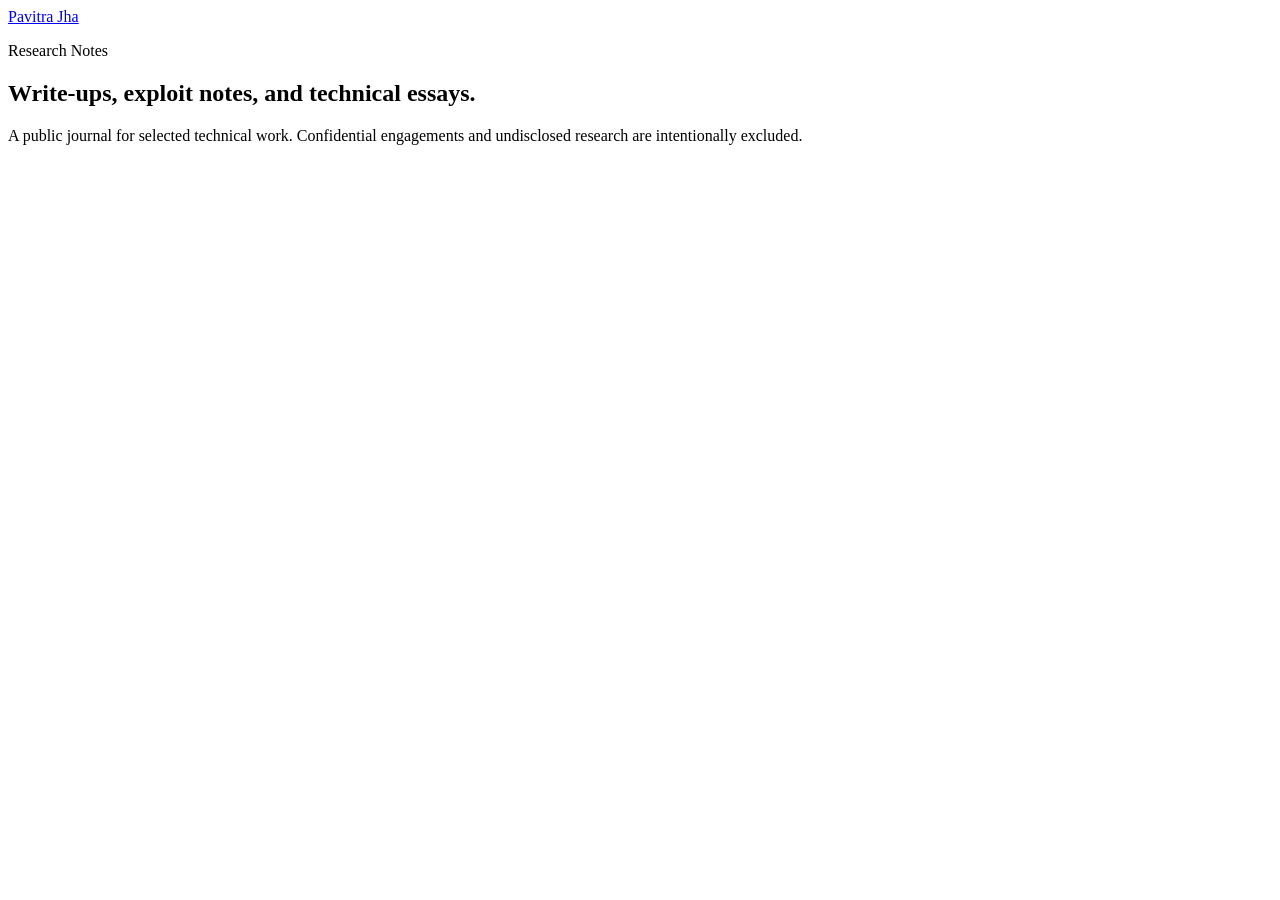
==== research.html @ c2303a5c "Create research.html" ====
<!DOCTYPE html><html lang="en"><head><meta charset="UTF-8" /><meta name="viewport" content="width=device-width, initial-scale=1.0" /><title>Research — Pavitra Jha</title><link rel="stylesheet" href="styles.css" /></head><body><header class="site-header"><a class="brand" href="index.html">Pavitra Jha</a></header><main><section class="hero compact"><p class="eyebrow">Research Notes</p><h1>Write-ups, exploit notes, and technical essays.</h1><p class="lede">A public journal for selected technical work. Confidential engagements and undisclosed research are intentionally excluded.</p></section><section id="posts" class="section posts"></section></main><script src="app.js"></script></body></html>
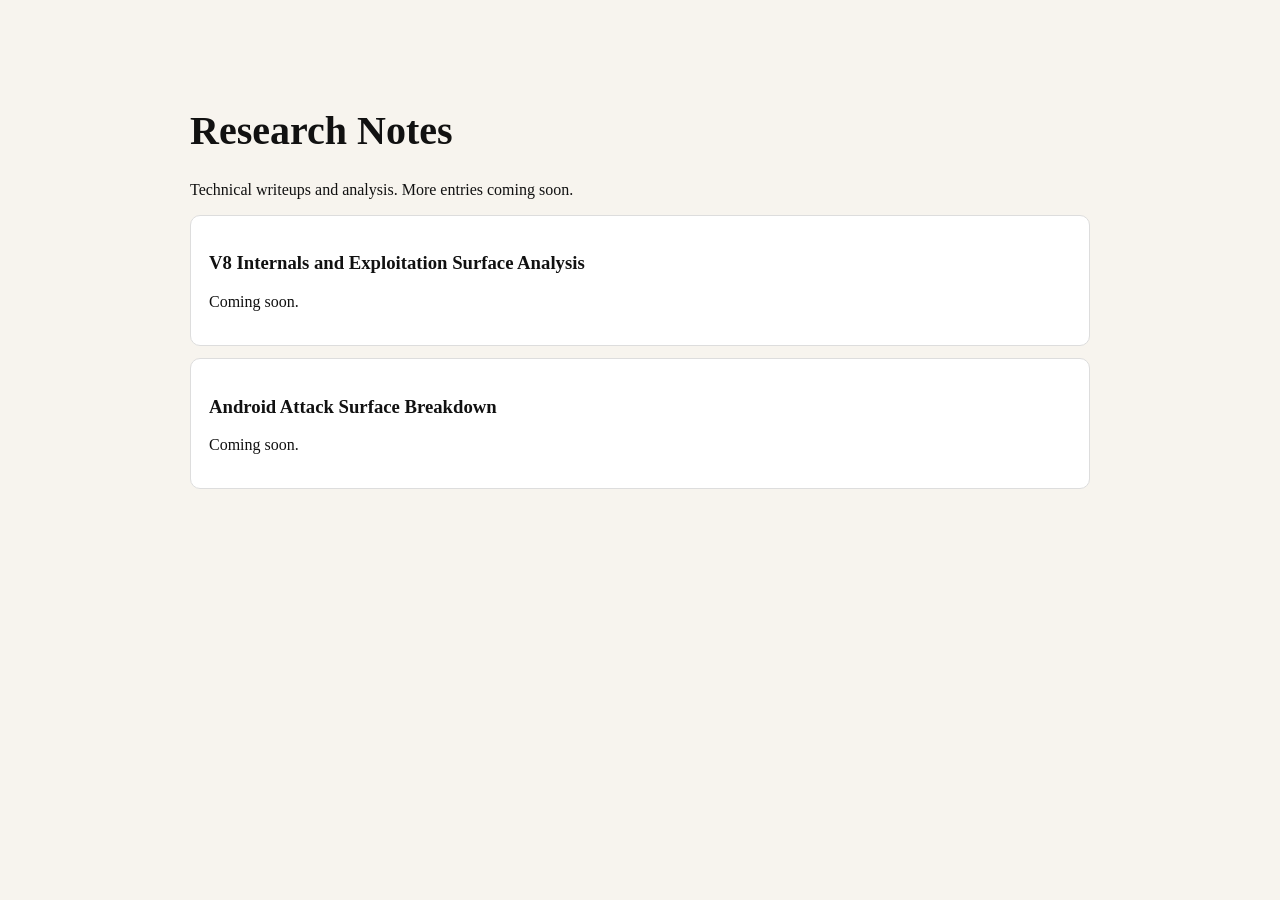
==== commit 659c9d88: "Update research.html" ====
--- a/research.html
+++ b/research.html
@@ -1 +1,30 @@
-<!DOCTYPE html><html lang="en"><head><meta charset="UTF-8" /><meta name="viewport" content="width=device-width, initial-scale=1.0" /><title>Research — Pavitra Jha</title><link rel="stylesheet" href="styles.css" /></head><body><header class="site-header"><a class="brand" href="index.html">Pavitra Jha</a></header><main><section class="hero compact"><p class="eyebrow">Research Notes</p><h1>Write-ups, exploit notes, and technical essays.</h1><p class="lede">A public journal for selected technical work. Confidential engagements and undisclosed research are intentionally excluded.</p></section><section id="posts" class="section posts"></section></main><script src="app.js"></script></body></html>
+<!DOCTYPE html>
+<html>
+<head>
+<meta charset="utf-8" />
+<title>Research – Pavitra Jha</title>
+<style>
+body{font-family:Georgia;background:#f7f4ee;margin:0;color:#111}
+.container{max-width:900px;margin:auto;padding:80px 24px}
+h1{font-size:40px}
+.post{padding:18px;border:1px solid #ddd;margin-bottom:12px;background:white;border-radius:10px}
+</style>
+</head>
+<body>
+<div class="container">
+<h1>Research Notes</h1>
+<p>Technical writeups and analysis. More entries coming soon.</p>
+
+<div class="post">
+<h3>V8 Internals and Exploitation Surface Analysis</h3>
+<p>Coming soon.</p>
+</div>
+
+<div class="post">
+<h3>Android Attack Surface Breakdown</h3>
+<p>Coming soon.</p>
+</div>
+
+</div>
+</body>
+</html>
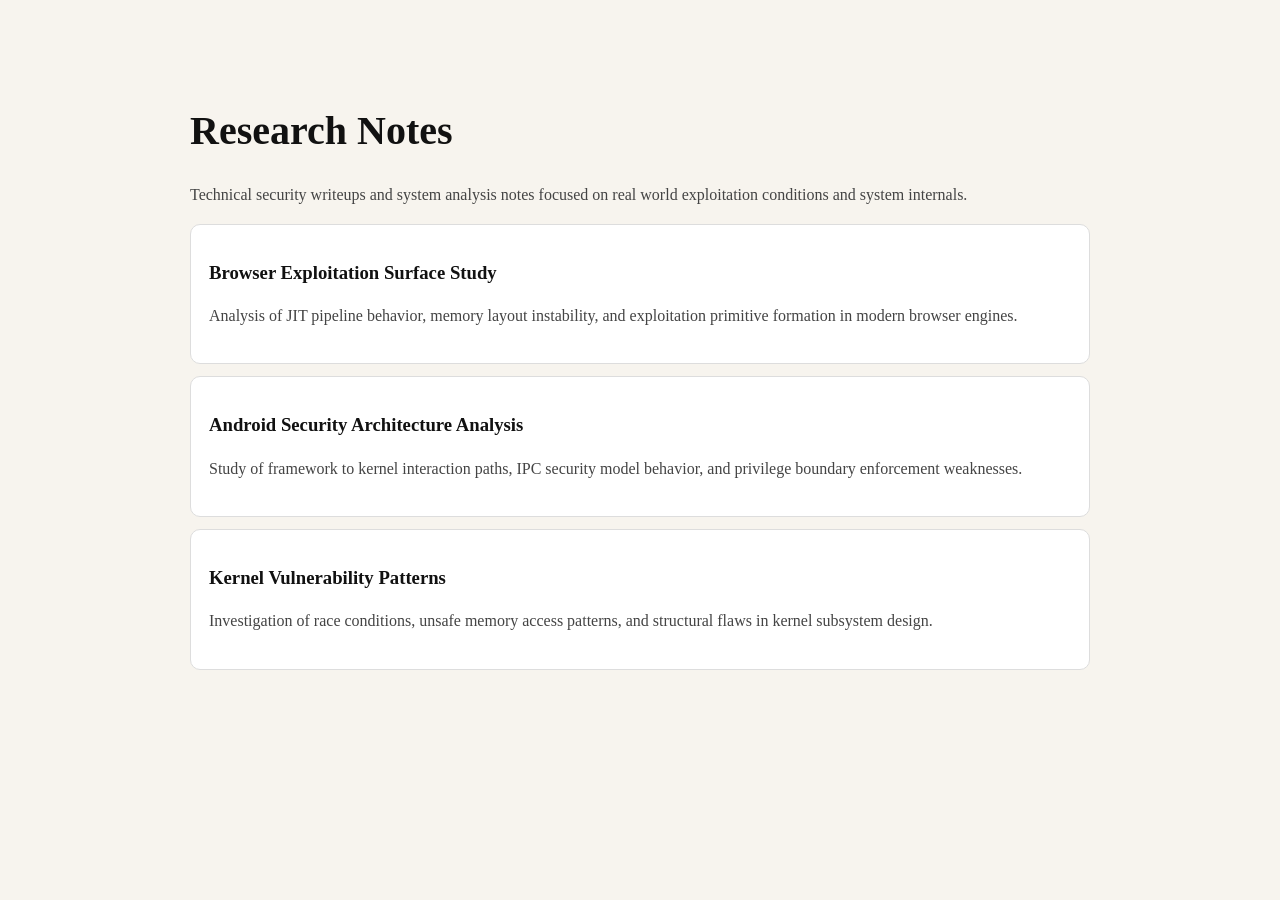
==== commit 815657e0: "Update research.html" ====
--- a/research.html
+++ b/research.html
@@ -2,27 +2,33 @@
 <html>
 <head>
 <meta charset="utf-8" />
-<title>Research – Pavitra Jha</title>
+<title>Research - Pavitra Jha</title>
 <style>
 body{font-family:Georgia;background:#f7f4ee;margin:0;color:#111}
 .container{max-width:900px;margin:auto;padding:80px 24px}
 h1{font-size:40px}
 .post{padding:18px;border:1px solid #ddd;margin-bottom:12px;background:white;border-radius:10px}
+p{color:#444;line-height:1.7}
 </style>
 </head>
 <body>
 <div class="container">
 <h1>Research Notes</h1>
-<p>Technical writeups and analysis. More entries coming soon.</p>
+<p>Technical security writeups and system analysis notes focused on real world exploitation conditions and system internals.</p>
 
 <div class="post">
-<h3>V8 Internals and Exploitation Surface Analysis</h3>
-<p>Coming soon.</p>
+<h3>Browser Exploitation Surface Study</h3>
+<p>Analysis of JIT pipeline behavior, memory layout instability, and exploitation primitive formation in modern browser engines.</p>
 </div>
 
 <div class="post">
-<h3>Android Attack Surface Breakdown</h3>
-<p>Coming soon.</p>
+<h3>Android Security Architecture Analysis</h3>
+<p>Study of framework to kernel interaction paths, IPC security model behavior, and privilege boundary enforcement weaknesses.</p>
+</div>
+
+<div class="post">
+<h3>Kernel Vulnerability Patterns</h3>
+<p>Investigation of race conditions, unsafe memory access patterns, and structural flaws in kernel subsystem design.</p>
 </div>
 
 </div>
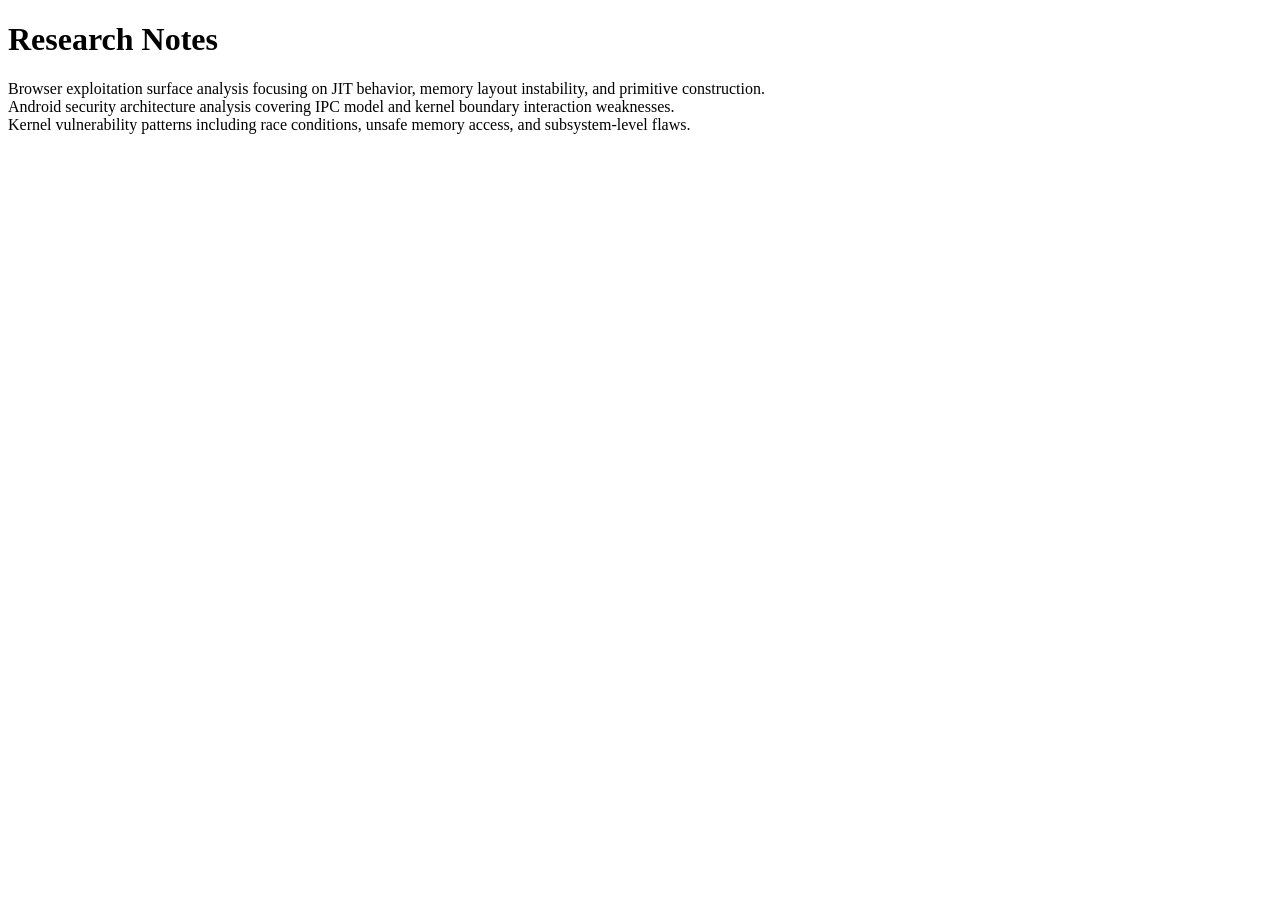
==== commit 713e862e: "Update research.html" ====
--- a/research.html
+++ b/research.html
@@ -1,34 +1,27 @@
 <!DOCTYPE html>
-<html>
+<html lang="en">
 <head>
-<meta charset="utf-8" />
-<title>Research - Pavitra Jha</title>
-<style>
-body{font-family:Georgia;background:#f7f4ee;margin:0;color:#111}
-.container{max-width:900px;margin:auto;padding:80px 24px}
-h1{font-size:40px}
-.post{padding:18px;border:1px solid #ddd;margin-bottom:12px;background:white;border-radius:10px}
-p{color:#444;line-height:1.7}
-</style>
+<meta charset="UTF-8" />
+<meta name="viewport" content="width=device-width, initial-scale=1.0" />
+<title>Research</title>
+<link rel="stylesheet" href="style.css" />
 </head>
+
 <body>
 <div class="container">
+
 <h1>Research Notes</h1>
-<p>Technical security writeups and system analysis notes focused on real world exploitation conditions and system internals.</p>
 
-<div class="post">
-<h3>Browser Exploitation Surface Study</h3>
-<p>Analysis of JIT pipeline behavior, memory layout instability, and exploitation primitive formation in modern browser engines.</p>
+<div class="card">
+Browser exploitation surface analysis focusing on JIT behavior, memory layout instability, and primitive construction.
 </div>
 
-<div class="post">
-<h3>Android Security Architecture Analysis</h3>
-<p>Study of framework to kernel interaction paths, IPC security model behavior, and privilege boundary enforcement weaknesses.</p>
+<div class="card">
+Android security architecture analysis covering IPC model and kernel boundary interaction weaknesses.
 </div>
 
-<div class="post">
-<h3>Kernel Vulnerability Patterns</h3>
-<p>Investigation of race conditions, unsafe memory access patterns, and structural flaws in kernel subsystem design.</p>
+<div class="card">
+Kernel vulnerability patterns including race conditions, unsafe memory access, and subsystem-level flaws.
 </div>
 
 </div>
